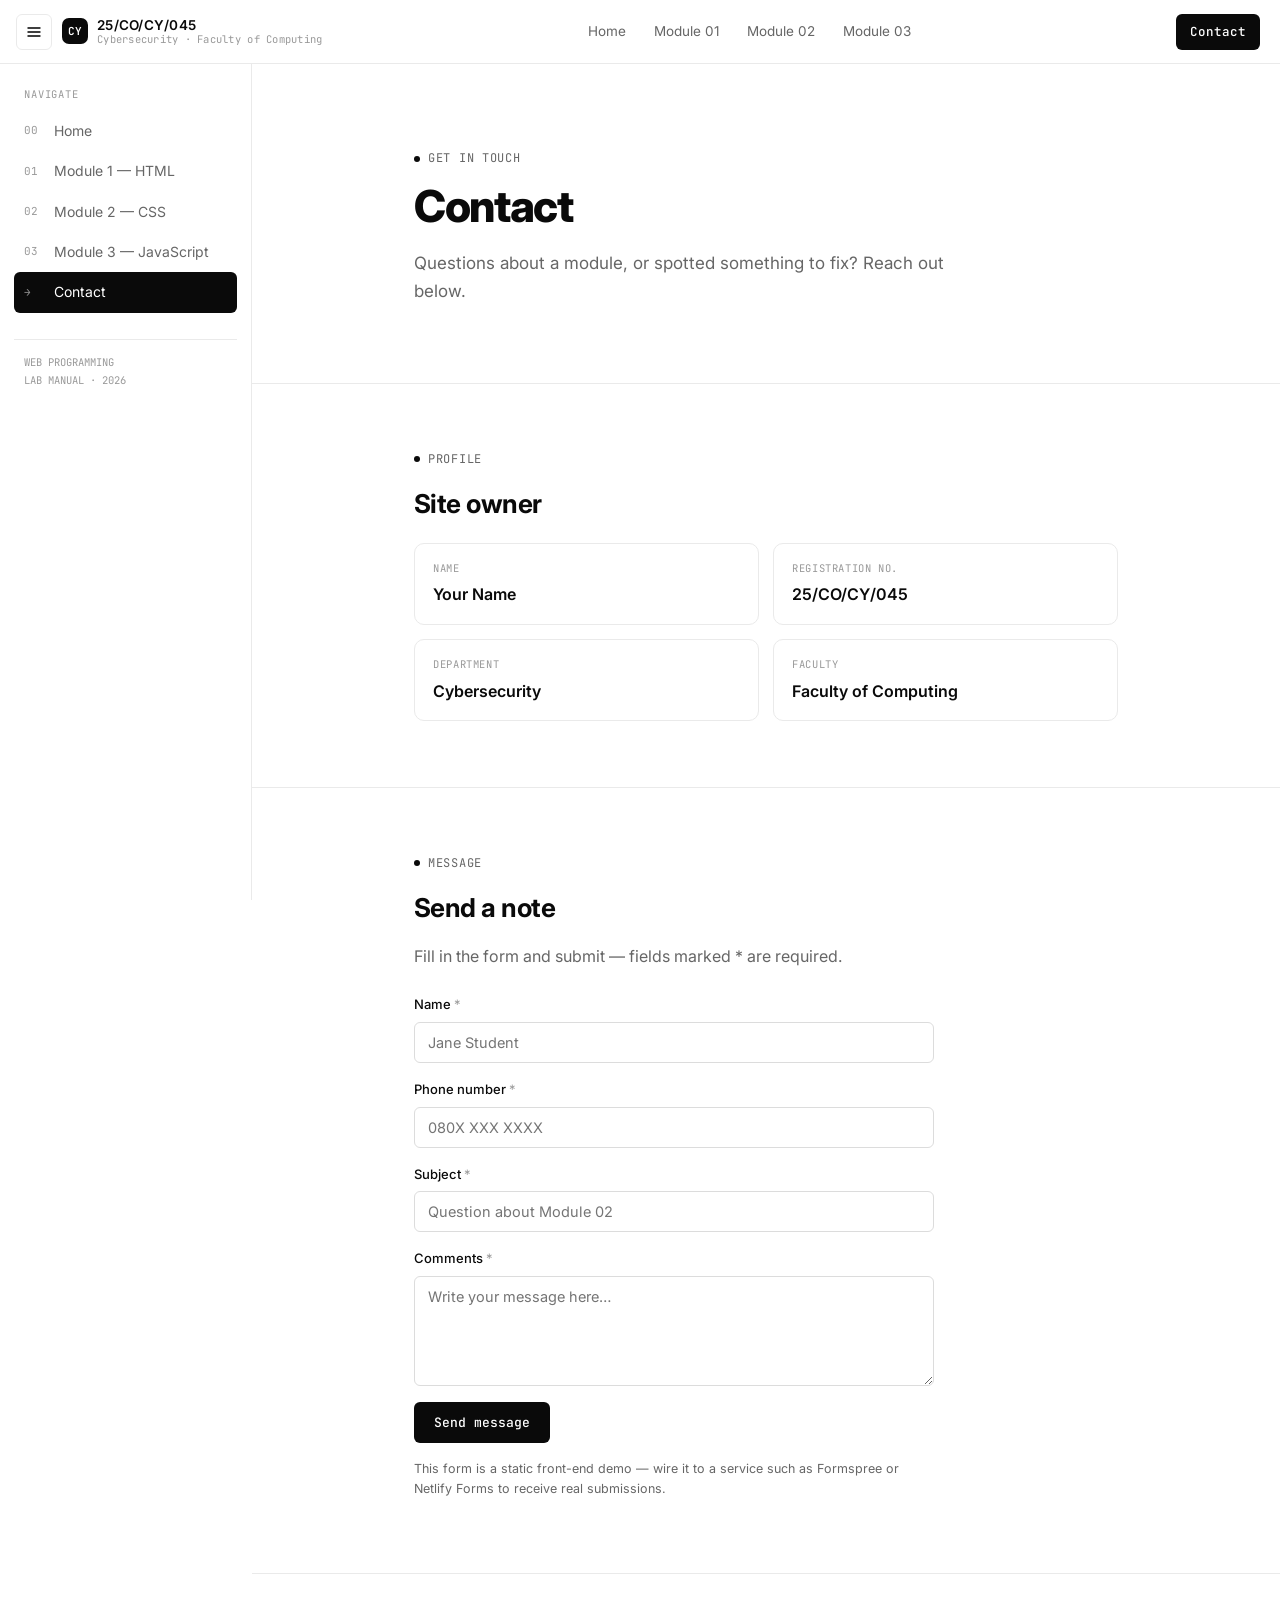
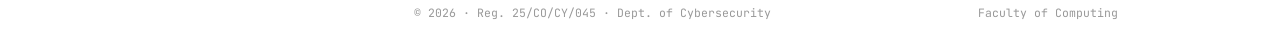
==== contact.html @ 665caa6e "Add files via upload" ====
<!DOCTYPE html>
<html lang="en">
<head>
<meta charset="UTF-8">
<meta name="viewport" content="width=device-width, initial-scale=1.0">
<title>Contact — 25/CO/CY/045</title>
<meta name="description" content="Contact page for the Web Programming lab manual site.">
<link rel="stylesheet" href="styles.css">
</head>
<body>

<div class="sidebar-overlay"></div>

<header class="site-header">
  <div class="header-left">
    <button class="menu-btn" aria-label="Toggle navigation">
      <svg viewBox="0 0 16 16" fill="none"><path d="M2 4h12M2 8h12M2 12h12" stroke="currentColor" stroke-width="1.4" stroke-linecap="round"/></svg>
    </button>
    <a href="index.html" class="brand">
      <span class="brand-mark">CY</span>
      <span class="brand-text"><b>25/CO/CY/045</b><span>Cybersecurity · Faculty of Computing</span></span>
    </a>
  </div>
  <nav class="header-nav">
    <a href="index.html">Home</a>
    <a href="module-1.html">Module 01</a>
    <a href="module-2.html">Module 02</a>
    <a href="module-3.html">Module 03</a>
  </nav>
  <a href="contact.html" class="header-cta">Contact</a>
</header>

<aside class="sidebar">
  <div class="sidebar-section">
    <span class="sidebar-label">Navigate</span>
    <a href="index.html" class="sidebar-link"><span class="sidebar-num">00</span>Home</a>
    <a href="module-1.html" class="sidebar-link"><span class="sidebar-num">01</span>Module 1 — HTML</a>
    <a href="module-2.html" class="sidebar-link"><span class="sidebar-num">02</span>Module 2 — CSS</a>
    <a href="module-3.html" class="sidebar-link"><span class="sidebar-num">03</span>Module 3 — JavaScript</a>
    <a href="contact.html" class="sidebar-link active"><span class="sidebar-num">→</span>Contact</a>
  </div>
  <div class="sidebar-foot">
    WEB PROGRAMMING<br>LAB MANUAL · 2026
  </div>
</aside>

<div class="content">

  <section class="hero" style="padding:80px 0 48px;">
    <div class="container reveal">
      <span class="eyebrow">Get in touch</span>
      <h1 style="font-size:clamp(30px,4.4vw,44px);">Contact</h1>
      <p class="lead">Questions about a module, or spotted something to fix? Reach out below.</p>
    </div>
  </section>

  <section class="block">
    <div class="container">
      <span class="eyebrow reveal">Profile</span>
      <h2 class="reveal">Site owner</h2>
      <div class="profile-grid reveal">
        <div class="profile-item">
          <span>Name</span>
          <b><!-- replace with your full name -->Your Name</b>
        </div>
        <div class="profile-item">
          <span>Registration No.</span>
          <b>25/CO/CY/045</b>
        </div>
        <div class="profile-item">
          <span>Department</span>
          <b>Cybersecurity</b>
        </div>
        <div class="profile-item">
          <span>Faculty</span>
          <b>Faculty of Computing</b>
        </div>
      </div>
    </div>
  </section>

  <section class="block">
    <div class="container">
      <span class="eyebrow reveal">Message</span>
      <h2 class="reveal">Send a note</h2>
      <p class="reveal">Fill in the form and submit — fields marked <span class="req">*</span> are required.</p>

      <form class="contact-form reveal" novalidate>
        <div class="field">
          <label for="name">Name <span class="req">*</span></label>
          <input type="text" id="name" name="name" placeholder="Jane Student" required>
        </div>
        <div class="field">
          <label for="phone">Phone number <span class="req">*</span></label>
          <input type="tel" id="phone" name="phone" placeholder="080X XXX XXXX" required>
        </div>
        <div class="field">
          <label for="subject">Subject <span class="req">*</span></label>
          <input type="text" id="subject" name="subject" placeholder="Question about Module 02" required>
        </div>
        <div class="field">
          <label for="comments">Comments <span class="req">*</span></label>
          <textarea id="comments" name="comments" placeholder="Write your message here…" required></textarea>
        </div>

        <button type="submit" class="form-submit">Send message</button>
        <p class="form-note">This form is a static front-end demo — wire it to a service such as Formspree or Netlify Forms to receive real submissions.</p>

        <div class="form-success">
          <svg viewBox="0 0 16 16" fill="none"><path d="M3 8.5l3.2 3.2L13 4.5" stroke="currentColor" stroke-width="1.6" stroke-linecap="round" stroke-linejoin="round"/></svg>
          <span class="success-text">Thanks — your message has been noted.</span>
        </div>
      </form>
    </div>
  </section>

  <footer class="site-footer">
    <div class="container">
      <p>© 2026 · Reg. 25/CO/CY/045 · Dept. of Cybersecurity</p>
      <p>Faculty of Computing</p>
    </div>
  </footer>
</div>

<script src="script.js"></script>
</body>
</html>
---- styles.css ----
/* ============================================================
   Web Programming — Lab Manual Site
   Design system: monochrome, hairline borders, Geist-inspired type
   ============================================================ */

@import url('https://fonts.googleapis.com/css2?family=Inter:wght@400;500;600;700;800&family=JetBrains+Mono:wght@400;500;600&display=swap');

:root{
  --bg: #ffffff;
  --fg: #0a0a0a;
  --muted: #666666;
  --faint: #999999;
  --border: #eaeaea;
  --border-strong:#dcdcdc;
  --subtle: #fafafa;
  --hover: #f3f3f3;
  --invert-bg:#0a0a0a;
  --invert-fg:#ffffff;

  --header-h: 64px;
  --sidebar-w: 252px;
  --max-w: 760px;

  --mono: 'JetBrains Mono', ui-monospace, SFMono-Regular, Menlo, monospace;
  --sans: 'Inter', -apple-system, BlinkMacSystemFont, 'Segoe UI', sans-serif;

  --radius-sm: 6px;
  --radius-md: 10px;

  --ease: cubic-bezier(.16,1,.3,1);
}

*{ box-sizing:border-box; }
html{ scroll-behavior:smooth; }
@media (prefers-reduced-motion: reduce){
  html{ scroll-behavior:auto; }
  *{ animation-duration:0.01ms !important; transition-duration:0.01ms !important; }
}

body{
  margin:0;
  background:var(--bg);
  color:var(--fg);
  font-family:var(--sans);
  font-size:16px;
  line-height:1.6;
  -webkit-font-smoothing:antialiased;
  text-rendering:optimizeLegibility;
}

a{ color:inherit; text-decoration:none; }
img{ max-width:100%; display:block; }
button{ font-family:inherit; }

::selection{ background:var(--fg); color:var(--bg); }

/* focus visibility */
a:focus-visible, button:focus-visible, input:focus-visible, textarea:focus-visible{
  outline:2px solid var(--fg);
  outline-offset:2px;
  border-radius:4px;
}

/* ---------------- Layout shell ---------------- */
.shell{ min-height:100vh; }

/* ---------------- Header ---------------- */
.site-header{
  position:fixed; top:0; left:0; right:0; height:var(--header-h);
  display:flex; align-items:center; justify-content:space-between;
  padding:0 20px 0 16px;
  border-bottom:1px solid var(--border);
  background:rgba(255,255,255,.78);
  backdrop-filter:blur(10px);
  -webkit-backdrop-filter:blur(10px);
  z-index:100;
  transition:box-shadow .25s var(--ease), border-color .25s var(--ease);
}
.site-header.scrolled{
  box-shadow:0 1px 0 rgba(0,0,0,0.04);
}
.header-left{ display:flex; align-items:center; gap:10px; }

.menu-btn{
  width:36px; height:36px; border:1px solid var(--border); background:var(--bg);
  border-radius:var(--radius-sm); cursor:pointer;
  display:flex; align-items:center; justify-content:center;
  transition:background .15s var(--ease), border-color .15s var(--ease);
}
.menu-btn:hover{ background:var(--hover); border-color:var(--border-strong); }
.menu-btn svg{ width:16px; height:16px; }

.brand{
  display:flex; align-items:center; gap:9px;
  font-family:var(--mono); font-size:13px; letter-spacing:.02em;
}
.brand-mark{
  width:26px; height:26px; border-radius:7px; background:var(--invert-bg);
  display:flex; align-items:center; justify-content:center;
  color:var(--invert-fg); font-family:var(--mono); font-size:11px; font-weight:600;
}
.brand-text{ display:flex; flex-direction:column; line-height:1.15; }
.brand-text b{ font-family:var(--sans); font-size:13.5px; font-weight:600; }
.brand-text span{ font-size:10.5px; color:var(--faint); }

.header-nav{ display:flex; align-items:center; gap:28px; }
.header-nav a{
  font-size:13.5px; color:var(--muted); position:relative; padding:4px 0;
  transition:color .15s var(--ease);
}
.header-nav a:hover{ color:var(--fg); }
.header-nav a.active{ color:var(--fg); }
.header-nav a.active::after{
  content:''; position:absolute; left:0; right:0; bottom:-2px; height:2px; background:var(--fg);
}

.header-cta{
  font-family:var(--mono); font-size:12.5px; font-weight:500;
  background:var(--invert-bg); color:var(--invert-fg);
  padding:8px 14px; border-radius:var(--radius-sm);
  transition:opacity .15s var(--ease), transform .15s var(--ease);
}
.header-cta:hover{ opacity:.82; }

@media (max-width:900px){
  .header-nav{ display:none; }
}

/* ---------------- Sidebar ---------------- */
.sidebar{
  position:fixed; top:var(--header-h); left:0; bottom:0; width:var(--sidebar-w);
  border-right:1px solid var(--border);
  background:var(--bg);
  padding:22px 14px;
  overflow-y:auto;
  z-index:90;
  transition:transform .32s var(--ease);
}
.sidebar-section{ margin-bottom:26px; }
.sidebar-label{
  font-family:var(--mono); font-size:10.5px; letter-spacing:.08em; text-transform:uppercase;
  color:var(--faint); padding:0 10px; margin-bottom:8px; display:block;
}
.sidebar-link{
  display:flex; align-items:center; gap:10px;
  padding:9px 10px; border-radius:var(--radius-sm);
  font-size:14px; color:var(--muted);
  transition:background .15s var(--ease), color .15s var(--ease);
}
.sidebar-link:hover{ background:var(--subtle); color:var(--fg); }
.sidebar-link.active{ background:var(--invert-bg); color:var(--invert-fg); }
.sidebar-num{
  font-family:var(--mono); font-size:11px; color:var(--faint); width:20px; flex-shrink:0;
}
.sidebar-link.active .sidebar-num{ color:rgba(255,255,255,.55); }

.sidebar-foot{
  margin-top:auto; padding:14px 10px; border-top:1px solid var(--border);
  font-family:var(--mono); font-size:10.5px; color:var(--faint); line-height:1.7;
}

.sidebar-overlay{
  position:fixed; inset:0; background:rgba(10,10,10,.32);
  z-index:85; opacity:0; pointer-events:none; transition:opacity .25s var(--ease);
}

@media (max-width:900px){
  .sidebar{ transform:translateX(-100%); box-shadow:0 0 40px rgba(0,0,0,.08); }
  body.sidebar-open .sidebar{ transform:translateX(0); }
  body.sidebar-open .sidebar-overlay{ opacity:1; pointer-events:auto; }
}

/* ---------------- Main content ---------------- */
.content{
  margin-left:var(--sidebar-w);
  padding-top:var(--header-h);
  min-height:100vh;
  display:flex; flex-direction:column;
}
@media (max-width:900px){
  .content{ margin-left:0; }
}

.container{
  max-width:var(--max-w); margin:0 auto; padding:0 28px;
}
@media (max-width:560px){
  .container{ padding:0 18px; }
}

/* ---------------- Reveal-on-scroll ---------------- */
.reveal{
  opacity:0; transform:translateY(14px);
  transition:opacity .6s var(--ease), transform .6s var(--ease);
}
.reveal.visible{ opacity:1; transform:translateY(0); }
.reveal-1{ transition-delay:.05s; }
.reveal-2{ transition-delay:.12s; }
.reveal-3{ transition-delay:.19s; }

/* ---------------- Eyebrow / labels ---------------- */
.eyebrow{
  font-family:var(--mono); font-size:12px; letter-spacing:.06em; text-transform:uppercase;
  color:var(--muted); display:inline-flex; align-items:center; gap:8px; margin-bottom:14px;
}
.eyebrow::before{
  content:''; width:6px; height:6px; border-radius:50%; background:var(--fg); display:inline-block;
}

/* ---------------- Hero ---------------- */
.hero{ padding:96px 0 64px; border-bottom:1px solid var(--border); }
.hero h1{
  font-size:clamp(34px,5.4vw,54px); font-weight:800; letter-spacing:-.03em;
  line-height:1.06; margin:0 0 20px;
}
.hero p.lead{
  font-size:17px; color:var(--muted); max-width:540px; margin:0 0 30px; line-height:1.65;
}
.hero-actions{ display:flex; gap:12px; flex-wrap:wrap; }

.btn{
  display:inline-flex; align-items:center; gap:8px;
  font-size:14px; font-weight:500; padding:11px 18px; border-radius:var(--radius-sm);
  border:1px solid var(--border-strong);
  transition:background .15s var(--ease), color .15s var(--ease), border-color .15s var(--ease), transform .15s var(--ease);
}
.btn-primary{ background:var(--invert-bg); color:var(--invert-fg); border-color:var(--invert-bg); }
.btn-primary:hover{ opacity:.85; }
.btn-ghost{ background:var(--bg); color:var(--fg); }
.btn-ghost:hover{ background:var(--subtle); }

/* ---------------- Sections ---------------- */
section.block{ padding:60px 0; border-bottom:1px solid var(--border); }
section.block:last-of-type{ border-bottom:none; }
.block h2{
  font-size:26px; font-weight:700; letter-spacing:-.02em; margin:0 0 16px;
}
.block h3{
  font-size:18px; font-weight:600; margin:30px 0 12px;
}
.block p{ color:var(--muted); margin:0 0 14px; max-width:62ch; }
.block p strong{ color:var(--fg); }

/* ---------------- Module index cards ---------------- */
.module-grid{ display:grid; grid-template-columns:repeat(3,1fr); gap:16px; margin-top:8px; }
@media (max-width:760px){ .module-grid{ grid-template-columns:1fr; } }

.module-card{
  border:1px solid var(--border); border-radius:var(--radius-md);
  padding:22px 20px; display:flex; flex-direction:column; gap:10px;
  transition:border-color .2s var(--ease), transform .2s var(--ease), box-shadow .2s var(--ease);
  background:var(--bg);
}
.module-card:hover{
  border-color:var(--border-strong); transform:translateY(-3px);
  box-shadow:0 12px 24px -16px rgba(0,0,0,.18);
}
.module-card .num{ font-family:var(--mono); font-size:12px; color:var(--faint); }
.module-card h3{ margin:0; font-size:16.5px; font-weight:600; }
.module-card p{ font-size:13.5px; margin:0; color:var(--muted); }
.module-card .go{
  margin-top:auto; font-family:var(--mono); font-size:12px; display:flex; align-items:center; gap:6px;
  color:var(--fg);
}
.module-card .go svg{ width:12px; height:12px; transition:transform .2s var(--ease); }
.module-card:hover .go svg{ transform:translateX(3px); }

/* ---------------- Lists ---------------- */
.check-list{ list-style:none; padding:0; margin:0 0 14px; display:flex; flex-direction:column; gap:10px; }
.check-list li{
  display:flex; align-items:flex-start; gap:10px; font-size:14.5px; color:var(--fg);
}
.check-list li::before{
  content:''; width:5px; height:5px; border-radius:50%; background:var(--fg);
  margin-top:8px; flex-shrink:0;
}

/* ---------------- Table ---------------- */
.table-wrap{ overflow-x:auto; border:1px solid var(--border); border-radius:var(--radius-md); margin:18px 0; }
table{ width:100%; border-collapse:collapse; font-size:13.5px; min-width:480px; }
thead{ background:var(--subtle); }
th{
  text-align:left; padding:11px 16px; font-family:var(--mono); font-size:11px;
  letter-spacing:.05em; text-transform:uppercase; color:var(--muted); font-weight:500;
  border-bottom:1px solid var(--border);
}
td{ padding:12px 16px; border-bottom:1px solid var(--border); color:var(--fg); }
tbody tr:last-child td{ border-bottom:none; }
tbody tr:hover{ background:var(--subtle); }
td code, p code{
  font-family:var(--mono); font-size:12.5px; background:var(--subtle);
  padding:2px 6px; border-radius:4px; border:1px solid var(--border);
}

/* ---------------- Image figure ---------------- */
.figure{
  border:1px solid var(--border); border-radius:var(--radius-md); overflow:hidden; margin:18px 0;
}
.figure img{ width:100%; height:260px; object-fit:cover; }
.figure figcaption{
  font-family:var(--mono); font-size:11.5px; color:var(--faint);
  padding:10px 16px; border-top:1px solid var(--border);
}

/* ---------------- Code block ---------------- */
.codeblock{
  background:var(--invert-bg); color:#eaeaea; border-radius:var(--radius-md);
  padding:18px 20px; overflow-x:auto; margin:18px 0;
  font-family:var(--mono); font-size:13px; line-height:1.65;
}
.codeblock .c1{ color:#7a7a7a; }
.codeblock .c2{ color:#9fd9ff; }
.codeblock .c3{ color:#ffd479; }

/* ---------------- Audio player ---------------- */
.audio-card{
  border:1px solid var(--border); border-radius:var(--radius-md); padding:18px 20px; margin:18px 0;
  display:flex; flex-direction:column; gap:12px;
}
.audio-card .audio-top{ display:flex; align-items:center; gap:12px; }
.audio-icon{
  width:38px; height:38px; border-radius:50%; background:var(--invert-bg); color:var(--invert-fg);
  display:flex; align-items:center; justify-content:center; flex-shrink:0;
}
.audio-meta b{ display:block; font-size:14px; }
.audio-meta span{ font-family:var(--mono); font-size:11.5px; color:var(--faint); }
audio{ width:100%; }

/* ---------------- Pager (prev/next between modules) ---------------- */
.pager{
  display:flex; justify-content:space-between; gap:14px; padding:36px 0 80px;
}
.pager a{
  flex:1; border:1px solid var(--border); border-radius:var(--radius-md);
  padding:16px 18px; transition:border-color .2s var(--ease), background .2s var(--ease);
}
.pager a:hover{ background:var(--subtle); border-color:var(--border-strong); }
.pager .dir{ font-family:var(--mono); font-size:10.5px; color:var(--faint); text-transform:uppercase; letter-spacing:.06em; }
.pager .ttl{ font-size:14.5px; font-weight:600; margin-top:4px; }
.pager .next{ text-align:right; }

/* ---------------- Progress rail (module sequence) ---------------- */
.rail{ display:flex; align-items:center; gap:6px; margin-bottom:18px; }
.rail .seg{ height:3px; flex:1; background:var(--border); border-radius:2px; overflow:hidden; }
.rail .seg.done{ background:var(--fg); }
.rail-label{ font-family:var(--mono); font-size:11px; color:var(--faint); white-space:nowrap; }

/* ---------------- Contact page ---------------- */
.profile-grid{ display:grid; grid-template-columns:1fr 1fr; gap:14px; margin:18px 0 6px; }
@media (max-width:560px){ .profile-grid{ grid-template-columns:1fr; } }
.profile-item{ border:1px solid var(--border); border-radius:var(--radius-md); padding:16px 18px; }
.profile-item span{ font-family:var(--mono); font-size:10.5px; text-transform:uppercase; letter-spacing:.06em; color:var(--faint); display:block; margin-bottom:6px; }
.profile-item b{ font-size:16px; font-weight:600; }

form.contact-form{ display:flex; flex-direction:column; gap:16px; margin-top:24px; max-width:520px; }
.field{ display:flex; flex-direction:column; gap:7px; }
.field label{ font-size:13px; font-weight:500; }
.field .req{ color:var(--faint); font-weight:400; }
.field input, .field textarea{
  font-family:var(--sans); font-size:14.5px; padding:11px 13px;
  border:1px solid var(--border-strong); border-radius:var(--radius-sm);
  background:var(--bg); color:var(--fg);
  transition:border-color .15s var(--ease), box-shadow .15s var(--ease);
}
.field input:focus, .field textarea:focus{
  outline:none; border-color:var(--fg); box-shadow:0 0 0 3px rgba(10,10,10,.06);
}
.field textarea{ resize:vertical; min-height:110px; font-family:var(--sans); }
.form-submit{
  font-family:var(--mono); font-size:13px; font-weight:500;
  background:var(--invert-bg); color:var(--invert-fg);
  padding:12px 20px; border:none; border-radius:var(--radius-sm); cursor:pointer;
  width:fit-content; transition:opacity .15s var(--ease);
}
.form-submit:hover{ opacity:.85; }
.form-note{ font-size:12.5px; color:var(--faint); margin-top:-4px; }
.form-success{
  display:none; align-items:center; gap:10px; font-size:14px;
  border:1px solid var(--border); border-radius:var(--radius-sm); padding:13px 16px; background:var(--subtle);
}
.form-success.show{ display:flex; }
.form-success svg{ width:16px; height:16px; flex-shrink:0; }

/* ---------------- Footer ---------------- */
.site-footer{
  margin-top:auto; border-top:1px solid var(--border); padding:30px 0; 
}
.site-footer .container{
  display:flex; justify-content:space-between; align-items:center; flex-wrap:wrap; gap:10px;
}
.site-footer p{ font-family:var(--mono); font-size:11.5px; color:var(--faint); margin:0; }
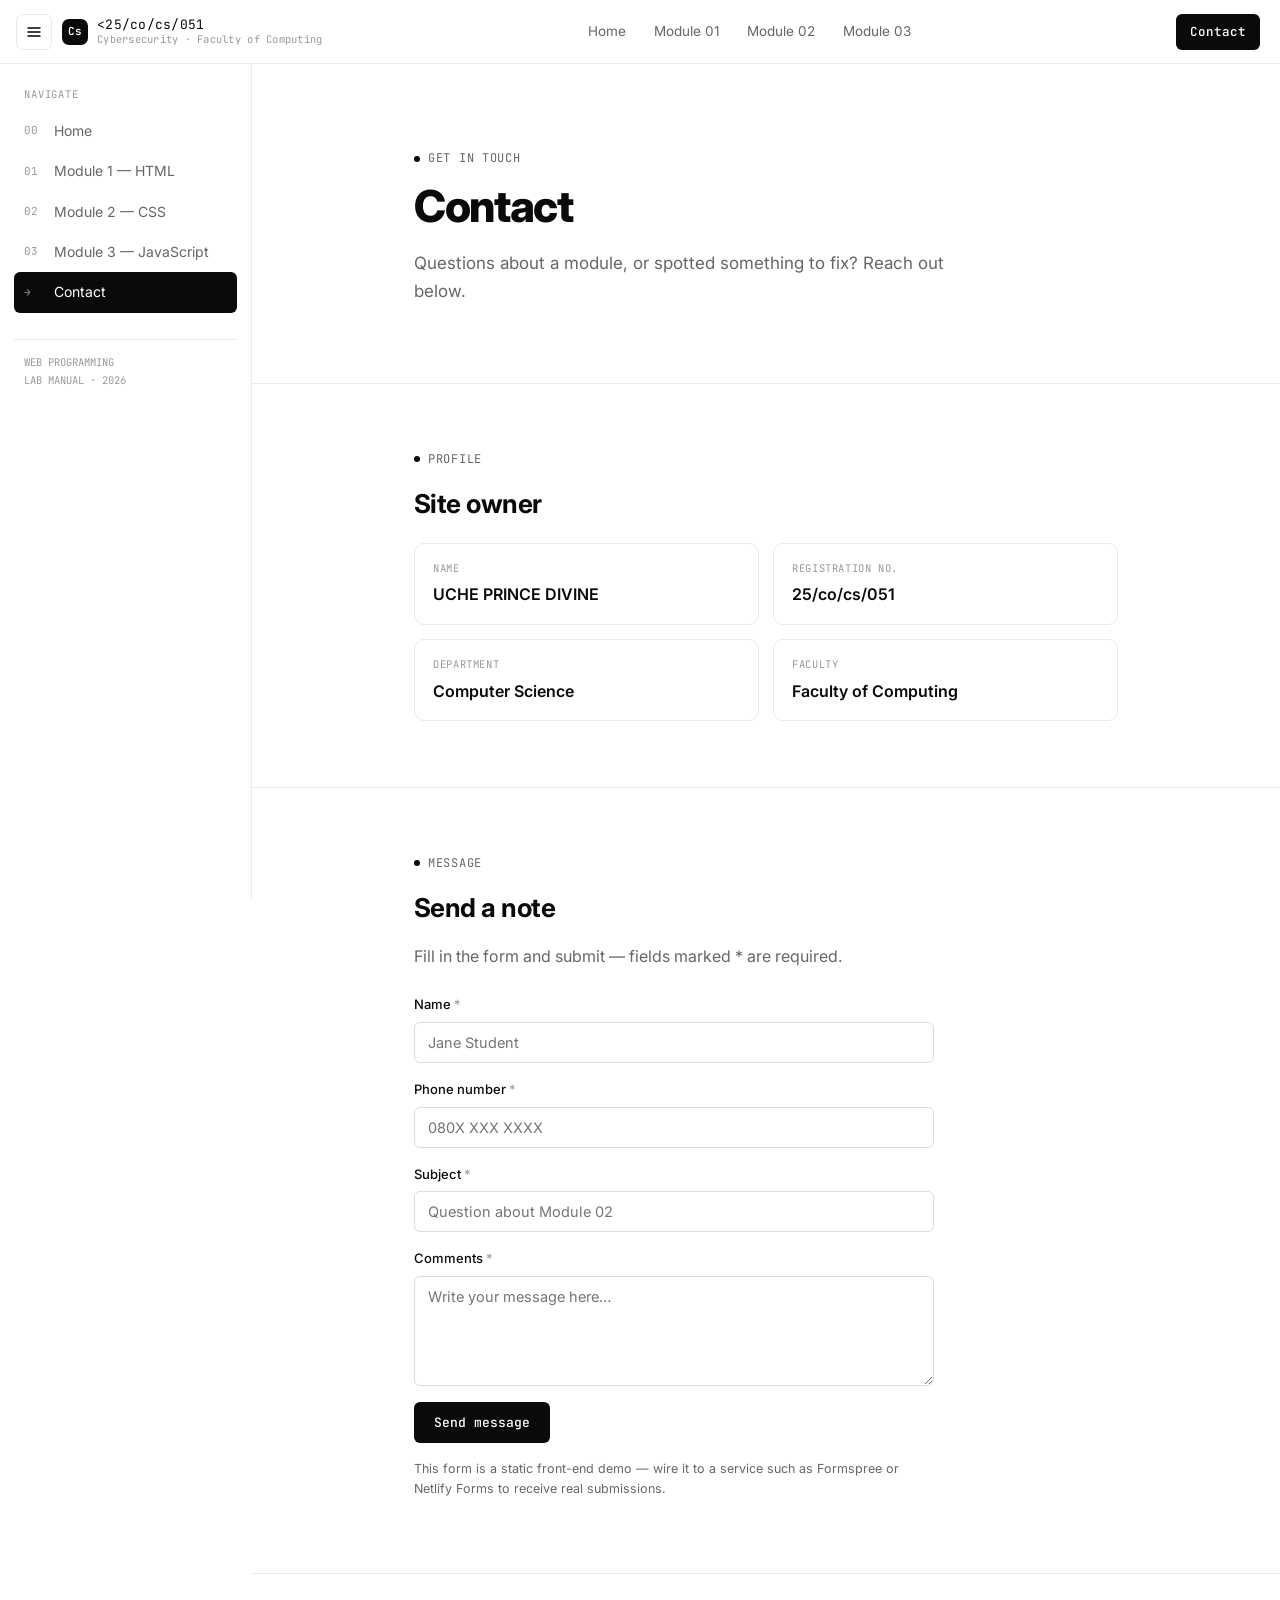
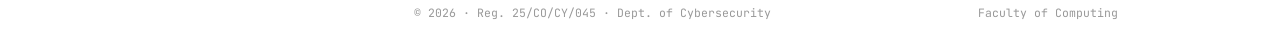
==== commit 4d4b94de: "Update contact.html" ====
--- a/contact.html
+++ b/contact.html
@@ -3,7 +3,7 @@
 <head>
 <meta charset="UTF-8">
 <meta name="viewport" content="width=device-width, initial-scale=1.0">
-<title>Contact — 25/CO/CY/045</title>
+<title>Contact — 25/co/cs/051</title>
 <meta name="description" content="Contact page for the Web Programming lab manual site.">
 <link rel="stylesheet" href="styles.css">
 </head>
@@ -17,8 +17,8 @@
       <svg viewBox="0 0 16 16" fill="none"><path d="M2 4h12M2 8h12M2 12h12" stroke="currentColor" stroke-width="1.4" stroke-linecap="round"/></svg>
     </button>
     <a href="index.html" class="brand">
-      <span class="brand-mark">CY</span>
-      <span class="brand-text"><b>25/CO/CY/045</b><span>Cybersecurity · Faculty of Computing</span></span>
+      <span class="brand-mark">Cs</span>
+      <span class="brand-text"><25/co/cs/051</b><span>Cybersecurity · Faculty of Computing</span></span>
     </a>
   </div>
   <nav class="header-nav">
@@ -61,15 +61,15 @@
       <div class="profile-grid reveal">
         <div class="profile-item">
           <span>Name</span>
-          <b><!-- replace with your full name -->Your Name</b>
+          <b><!-- replace with your full name -->UCHE PRINCE DIVINE </b>
         </div>
         <div class="profile-item">
           <span>Registration No.</span>
-          <b>25/CO/CY/045</b>
+          <b>25/co/cs/051</b>
         </div>
         <div class="profile-item">
           <span>Department</span>
-          <b>Cybersecurity</b>
+          <b>Computer Science</b>
         </div>
         <div class="profile-item">
           <span>Faculty</span>
--- a/styles.css
+++ b/styles.css
@@ -32,6 +32,7 @@
 
 *{ box-sizing:border-box; }
 html{ scroll-behavior:smooth; }
+html, body{ max-width:100%; overflow-x:hidden; }
 @media (prefers-reduced-motion: reduce){
   html{ scroll-behavior:auto; }
   *{ animation-duration:0.01ms !important; transition-duration:0.01ms !important; }
@@ -125,6 +126,15 @@
 @media (max-width:900px){
   .header-nav{ display:none; }
 }
+@media (max-width:480px){
+  .site-header{ padding:0 12px 0 10px; }
+  .brand{ gap:7px; }
+  .brand-text span{ display:none; }
+  .header-cta{ padding:7px 11px; font-size:11.5px; }
+}
+@media (max-width:360px){
+  .header-cta{ display:none; }
+}
 
 /* ---------------- Sidebar ---------------- */
 .sidebar{
@@ -169,6 +179,9 @@
   body.sidebar-open .sidebar{ transform:translateX(0); }
   body.sidebar-open .sidebar-overlay{ opacity:1; pointer-events:auto; }
 }
+@media (max-width:360px){
+  .sidebar{ width:84vw; }
+}
 
 /* ---------------- Main content ---------------- */
 .content{
@@ -186,6 +199,12 @@
 }
 @media (max-width:560px){
   .container{ padding:0 18px; }
+}
+@media (max-width:480px){
+  .hero{ padding:56px 0 40px !important; }
+  .hero h1{ font-size:clamp(26px,8vw,34px) !important; }
+  section.block{ padding:40px 0; }
+  .module-card{ padding:18px 16px; }
 }
 
 /* ---------------- Reveal-on-scroll ---------------- */
@@ -297,6 +316,9 @@
   border:1px solid var(--border); border-radius:var(--radius-md); overflow:hidden; margin:18px 0;
 }
 .figure img{ width:100%; height:260px; object-fit:cover; }
+@media (max-width:480px){
+  .figure img{ height:190px; }
+}
 .figure figcaption{
   font-family:var(--mono); font-size:11.5px; color:var(--faint);
   padding:10px 16px; border-top:1px solid var(--border);
@@ -317,7 +339,7 @@
   border:1px solid var(--border); border-radius:var(--radius-md); padding:18px 20px; margin:18px 0;
   display:flex; flex-direction:column; gap:12px;
 }
-.audio-card .audio-top{ display:flex; align-items:center; gap:12px; }
+.audio-card .audio-top{ display:flex; align-items:center; gap:12px; flex-wrap:wrap; }
 .audio-icon{
   width:38px; height:38px; border-radius:50%; background:var(--invert-bg); color:var(--invert-fg);
   display:flex; align-items:center; justify-content:center; flex-shrink:0;
@@ -338,6 +360,10 @@
 .pager .dir{ font-family:var(--mono); font-size:10.5px; color:var(--faint); text-transform:uppercase; letter-spacing:.06em; }
 .pager .ttl{ font-size:14.5px; font-weight:600; margin-top:4px; }
 .pager .next{ text-align:right; }
+@media (max-width:560px){
+  .pager{ flex-direction:column; }
+  .pager a, .pager a.next{ text-align:left; }
+}
 
 /* ---------------- Progress rail (module sequence) ---------------- */
 .rail{ display:flex; align-items:center; gap:6px; margin-bottom:18px; }
